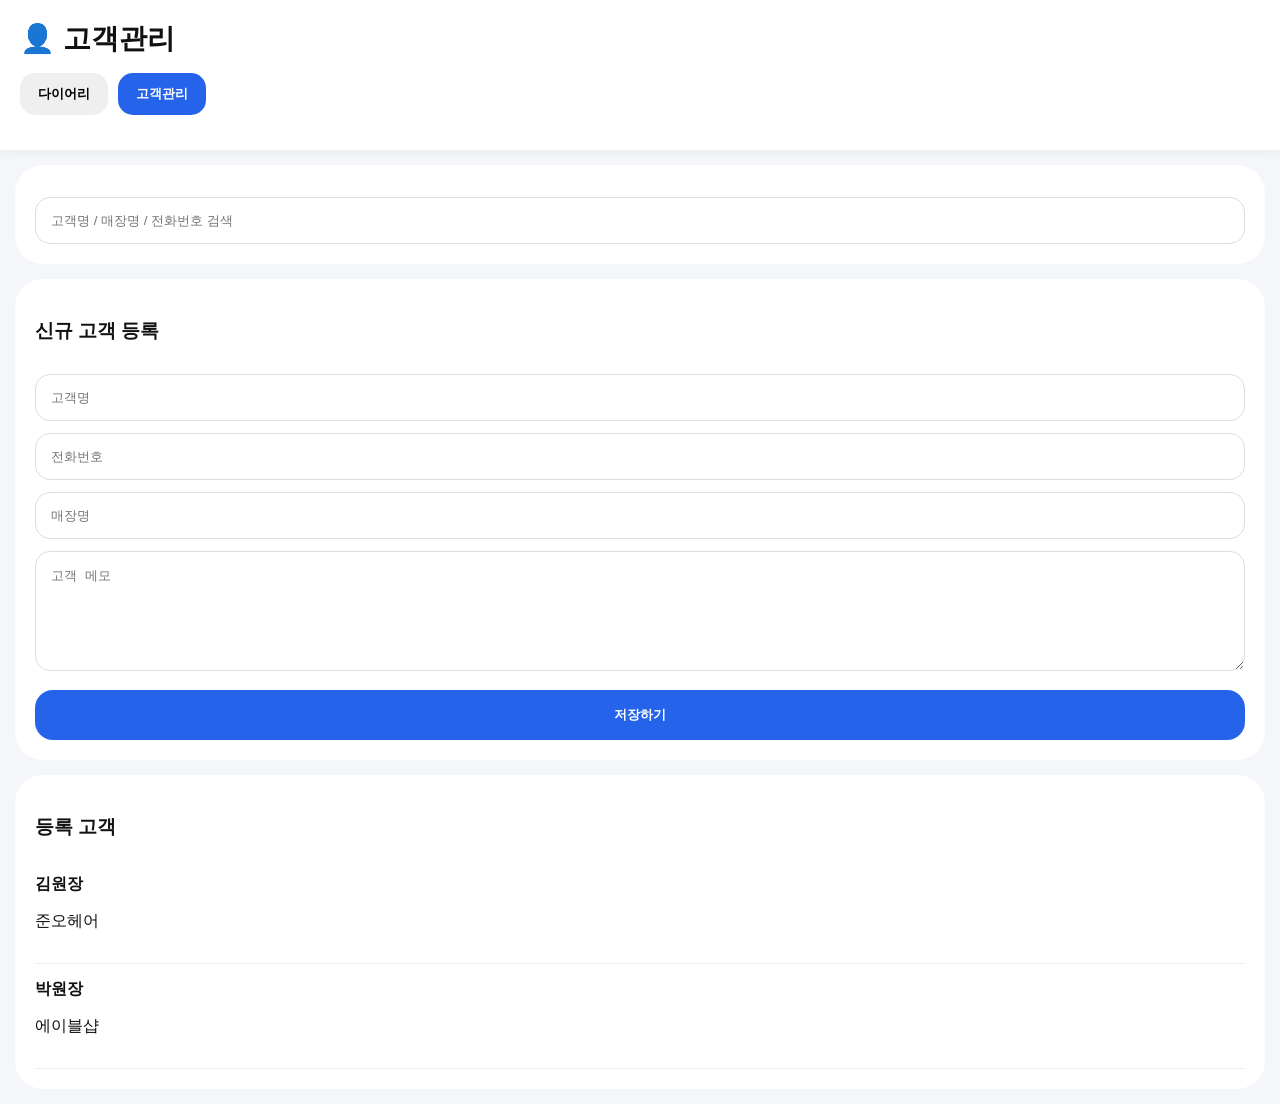
==== customers.html @ 7ca5925f "Add files via upload" ====
<!DOCTYPE html>
<html lang="ko">
<head>
<meta charset="UTF-8">
<meta name="viewport" content="width=device-width, initial-scale=1.0">
<title>고객관리</title>
<link rel="stylesheet" href="style.css">
</head>
<body>
<header class="header">
<div class="title">👤 고객관리</div>
<div class="top-buttons">
<button onclick="location.href='index.html'">다이어리</button>
<button class="active">고객관리</button>
</div>
</header>

<section class="card">
<input class="search" placeholder="고객명 / 매장명 / 전화번호 검색">
</section>

<section class="card">
<h3>신규 고객 등록</h3>
<input placeholder="고객명">
<input placeholder="전화번호">
<input placeholder="매장명">
<textarea placeholder="고객 메모"></textarea>
<button class="save-btn">저장하기</button>
</section>

<section class="card">
<h3>등록 고객</h3>
<div class="customer"><div><strong>김원장</strong><p>준오헤어</p></div></div>
<div class="customer"><div><strong>박원장</strong><p>에이블샵</p></div></div>
</section>
</body>
</html>
---- style.css ----
body{
margin:0;
font-family:-apple-system,BlinkMacSystemFont,sans-serif;
background:#f5f6fa;
color:#111;
}
.header{
background:#fff;
padding:20px;
box-shadow:0 2px 10px rgba(0,0,0,0.05);
}
.title{
font-size:28px;
font-weight:800;
margin-bottom:15px;
}
.top-buttons{
display:flex;
gap:10px;
margin-bottom:15px;
}
.top-buttons button{
border:none;
padding:12px 18px;
border-radius:15px;
font-weight:700;
}
.top-buttons .active{
background:#2563eb;
color:white;
}
.month-bar{
display:flex;
justify-content:center;
align-items:center;
gap:15px;
}
.month-bar button{
border:none;
background:#ddd;
padding:10px 15px;
border-radius:12px;
}
.calendar{
background:white;
margin:15px;
padding:20px;
border-radius:28px;
}
.week{
display:grid;
grid-template-columns:repeat(7,1fr);
text-align:center;
font-weight:700;
color:#666;
margin-bottom:15px;
}
.days{
display:grid;
grid-template-columns:repeat(7,1fr);
gap:10px;
}
.day{
background:#eef3ff;
min-height:80px;
border-radius:18px;
padding:8px;
}
.day span{
font-size:20px;
font-weight:800;
}
.day small{
display:block;
margin-top:8px;
font-size:11px;
}
.today{
background:#2563eb;
color:white;
}
.card{
background:white;
margin:15px;
padding:20px;
border-radius:28px;
}
.todo{
padding:14px;
border-radius:18px;
margin-top:12px;
color:white;
}
.purple{background:#7c3aed;}
.blue{background:#2563eb;}
.orange{background:#ea580c;}
.customer{
display:flex;
justify-content:space-between;
align-items:center;
padding:15px 0;
border-bottom:1px solid #eee;
}
.customer input{
width:24px;
height:24px;
}
input, textarea{
width:100%;
box-sizing:border-box;
padding:15px;
border-radius:15px;
border:1px solid #ddd;
margin-top:12px;
}
textarea{
height:120px;
}
.save-btn{
width:100%;
margin-top:15px;
border:none;
background:#2563eb;
color:white;
padding:16px;
border-radius:18px;
font-weight:700;
}
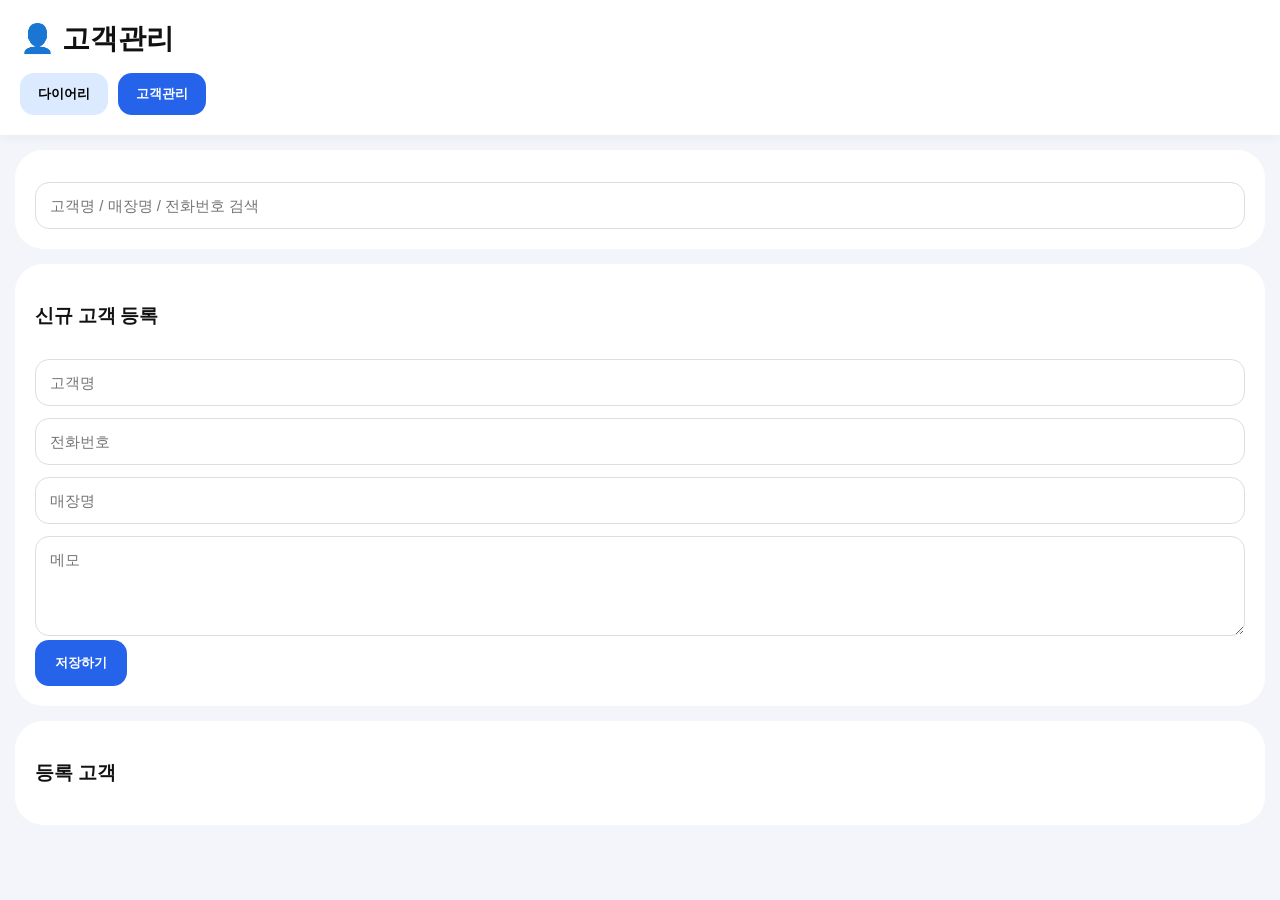
==== commit 6532a572: "Add files via upload" ====
--- a/customers.html
+++ b/customers.html
@@ -1,37 +1,6 @@
-<!DOCTYPE html>
-<html lang="ko">
-<head>
-<meta charset="UTF-8">
-<meta name="viewport" content="width=device-width, initial-scale=1.0">
-<title>고객관리</title>
-<link rel="stylesheet" href="style.css">
-</head>
-<body>
-<header class="header">
-<div class="title">👤 고객관리</div>
-<div class="top-buttons">
-<button onclick="location.href='index.html'">다이어리</button>
-<button class="active">고객관리</button>
-</div>
-</header>
-
-<section class="card">
-<input class="search" placeholder="고객명 / 매장명 / 전화번호 검색">
-</section>
-
-<section class="card">
-<h3>신규 고객 등록</h3>
-<input placeholder="고객명">
-<input placeholder="전화번호">
-<input placeholder="매장명">
-<textarea placeholder="고객 메모"></textarea>
-<button class="save-btn">저장하기</button>
-</section>
-
-<section class="card">
-<h3>등록 고객</h3>
-<div class="customer"><div><strong>김원장</strong><p>준오헤어</p></div></div>
-<div class="customer"><div><strong>박원장</strong><p>에이블샵</p></div></div>
-</section>
-</body>
-</html>+<!DOCTYPE html><html lang="ko"><head><meta charset="UTF-8"><meta name="viewport" content="width=device-width, initial-scale=1.0"><title>고객관리</title><link rel="stylesheet" href="style.css"></head><body>
+<header class="header"><h1>👤 고객관리</h1><div class="tabs"><button onclick="location.href='index.html'">다이어리</button><button class="active">고객관리</button></div></header>
+<section class="card"><input id="searchInput" placeholder="고객명 / 매장명 / 전화번호 검색"></section>
+<section class="card"><h3>신규 고객 등록</h3><input id="name" placeholder="고객명"><input id="phone" placeholder="전화번호"><input id="shop" placeholder="매장명"><textarea id="memo" placeholder="메모"></textarea><button class="save-btn" onclick="saveCustomer()">저장하기</button></section>
+<section class="card"><h3>등록 고객</h3><div id="customerList"></div></section>
+<script src="customers.js"></script></body></html>
--- a/style.css
+++ b/style.css
@@ -1,129 +1 @@
-
-body{
-margin:0;
-font-family:-apple-system,BlinkMacSystemFont,sans-serif;
-background:#f5f6fa;
-color:#111;
-}
-.header{
-background:#fff;
-padding:20px;
-box-shadow:0 2px 10px rgba(0,0,0,0.05);
-}
-.title{
-font-size:28px;
-font-weight:800;
-margin-bottom:15px;
-}
-.top-buttons{
-display:flex;
-gap:10px;
-margin-bottom:15px;
-}
-.top-buttons button{
-border:none;
-padding:12px 18px;
-border-radius:15px;
-font-weight:700;
-}
-.top-buttons .active{
-background:#2563eb;
-color:white;
-}
-.month-bar{
-display:flex;
-justify-content:center;
-align-items:center;
-gap:15px;
-}
-.month-bar button{
-border:none;
-background:#ddd;
-padding:10px 15px;
-border-radius:12px;
-}
-.calendar{
-background:white;
-margin:15px;
-padding:20px;
-border-radius:28px;
-}
-.week{
-display:grid;
-grid-template-columns:repeat(7,1fr);
-text-align:center;
-font-weight:700;
-color:#666;
-margin-bottom:15px;
-}
-.days{
-display:grid;
-grid-template-columns:repeat(7,1fr);
-gap:10px;
-}
-.day{
-background:#eef3ff;
-min-height:80px;
-border-radius:18px;
-padding:8px;
-}
-.day span{
-font-size:20px;
-font-weight:800;
-}
-.day small{
-display:block;
-margin-top:8px;
-font-size:11px;
-}
-.today{
-background:#2563eb;
-color:white;
-}
-.card{
-background:white;
-margin:15px;
-padding:20px;
-border-radius:28px;
-}
-.todo{
-padding:14px;
-border-radius:18px;
-margin-top:12px;
-color:white;
-}
-.purple{background:#7c3aed;}
-.blue{background:#2563eb;}
-.orange{background:#ea580c;}
-.customer{
-display:flex;
-justify-content:space-between;
-align-items:center;
-padding:15px 0;
-border-bottom:1px solid #eee;
-}
-.customer input{
-width:24px;
-height:24px;
-}
-input, textarea{
-width:100%;
-box-sizing:border-box;
-padding:15px;
-border-radius:15px;
-border:1px solid #ddd;
-margin-top:12px;
-}
-textarea{
-height:120px;
-}
-.save-btn{
-width:100%;
-margin-top:15px;
-border:none;
-background:#2563eb;
-color:white;
-padding:16px;
-border-radius:18px;
-font-weight:700;
-}
+body{margin:0;font-family:-apple-system;background:#f3f5fa;color:#111}.header{background:#fff;padding:20px;box-shadow:0 2px 10px rgba(0,0,0,.05)}h1{margin:0 0 15px;font-size:28px}.tabs{display:flex;gap:10px}.tabs button{border:none;padding:12px 18px;border-radius:14px;font-weight:700;background:#dbeafe}.tabs .active{background:#2563eb;color:#fff}.calendar-box,.card{background:#fff;margin:15px;padding:20px;border-radius:28px}.calendar-top{display:flex;justify-content:center;align-items:center;gap:15px;margin-bottom:20px}.calendar-top button{border:none;padding:10px 15px;border-radius:12px;background:#ddd}.weekdays,.days{display:grid;grid-template-columns:repeat(7,1fr);gap:8px}.weekdays div{text-align:center;font-weight:700;color:#666}.day{background:#eef3ff;min-height:70px;padding:8px;border-radius:16px;font-weight:700}.today{background:#2563eb;color:#fff}.todo{padding:14px;border-radius:16px;margin-top:10px;color:#fff;font-weight:700}.purple{background:#7c3aed}.blue{background:#2563eb}.orange{background:#ea580c}.add-area{display:flex;gap:10px;margin-top:15px}input,textarea{width:100%;padding:14px;border-radius:14px;border:1px solid #ddd;box-sizing:border-box;font-size:15px;margin-top:12px}textarea{height:100px}.add-area button,.save-btn{border:none;background:#2563eb;color:#fff;padding:14px 20px;border-radius:14px;font-weight:700}.customer{display:flex;justify-content:space-between;align-items:center;padding:15px 0;border-bottom:1px solid #eee}.customer input{width:24px;height:24px}
